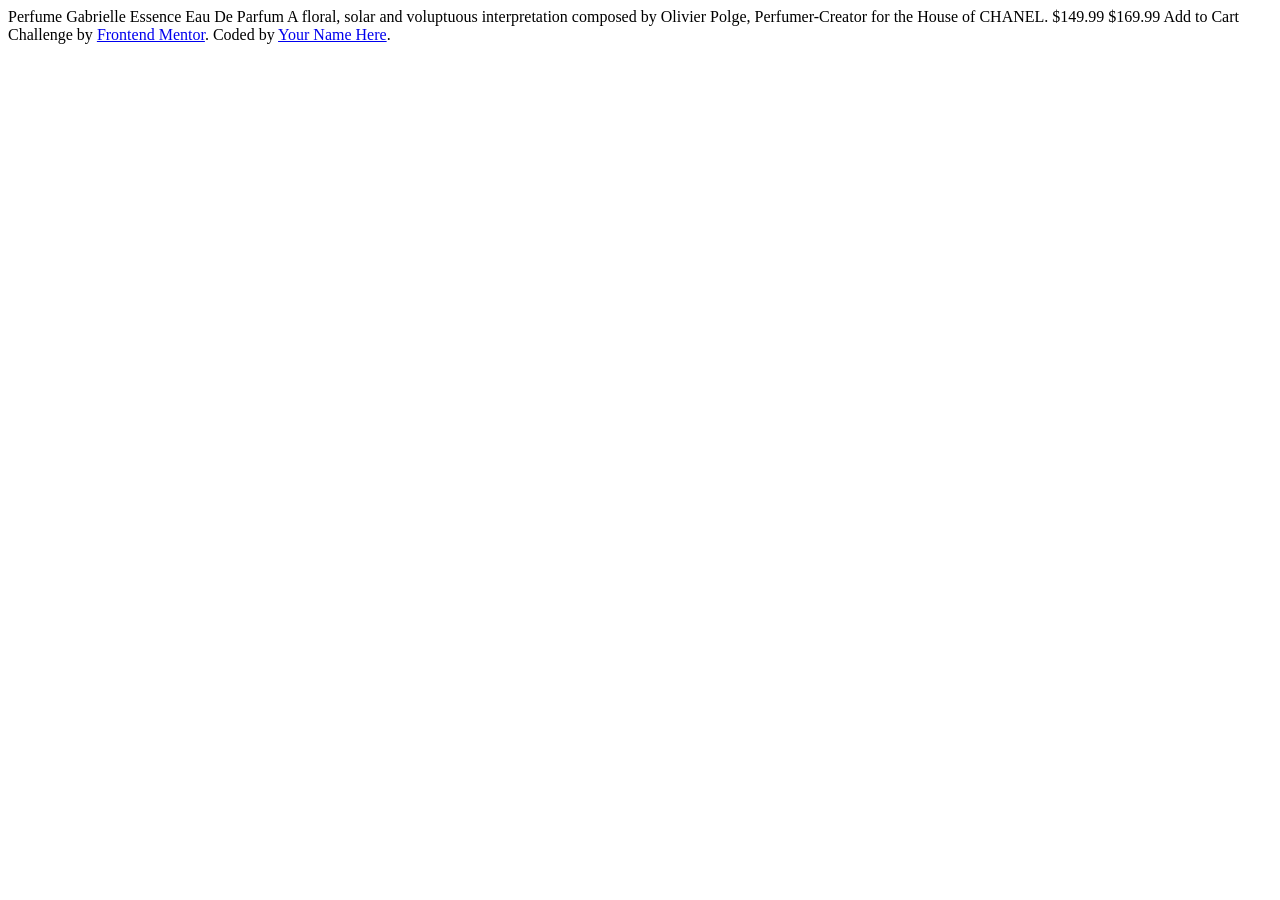
==== product-preview-card-component-main/index.html @ 61bb0525 "feat: initial commit" ====
<!doctype html>
<html lang="en">
	<head>
		<meta charset="UTF-8" />
		<meta name="viewport" content="width=device-width, initial-scale=1.0" />
		<!-- displays site properly based on user's device -->

		<link
			rel="icon"
			type="image/png"
			sizes="32x32"
			href="./images/favicon-32x32.png"
		/>

		<title>Frontend Mentor | Product preview card component</title>

		<link rel="stylesheet" href="style.css" />
	</head>

	<body>
		Perfume Gabrielle Essence Eau De Parfum A floral, solar and voluptuous
		interpretation composed by Olivier Polge, Perfumer-Creator for the House of
		CHANEL. $149.99 $169.99 Add to Cart

		<footer class="attribution">
			Challenge by
			<a href="https://www.frontendmentor.io?ref=challenge">Frontend Mentor</a>.
			Coded by <a href="#">Your Name Here</a>.
		</footer>
	</body>
</html>
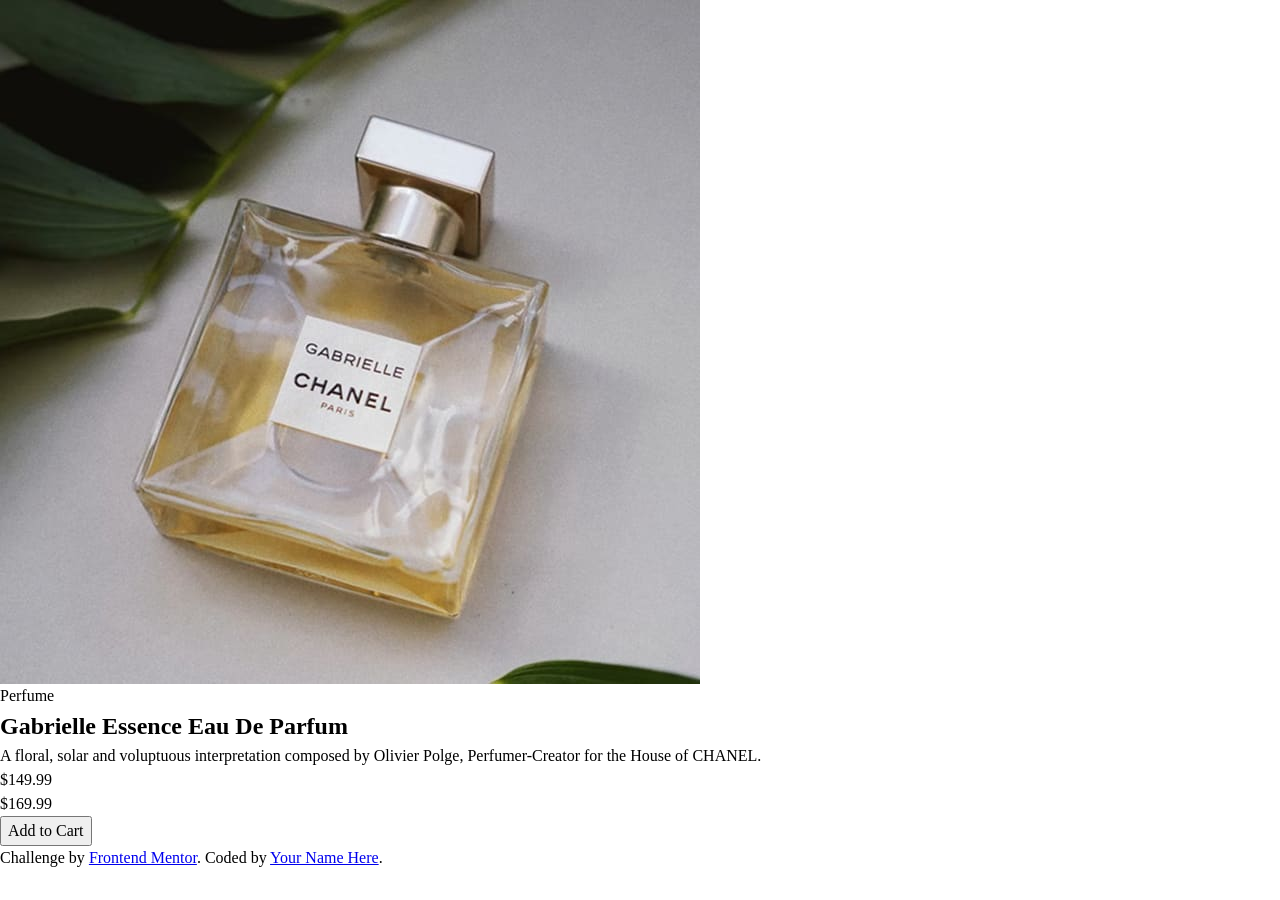
==== commit 2e67fa73: "feat: add semantic HTML layout and base css reset" ====
--- a/product-preview-card-component-main/index.html
+++ b/product-preview-card-component-main/index.html
@@ -18,10 +18,34 @@
 	</head>
 
 	<body>
-		Perfume Gabrielle Essence Eau De Parfum A floral, solar and voluptuous
-		interpretation composed by Olivier Polge, Perfumer-Creator for the House of
-		CHANEL. $149.99 $169.99 Add to Cart
+		<main>
+			<article class="product">
+				<picture class="product__image">
+					<img
+						src="./images/image-product-mobile.jpg"
+						alt='A clear square perfume bottle labeled "Gabrielle Chanel Paris" lies on a light-colored surface. The bottle contains a pale golden liquid and is surrounded by blurred green leaves in soft natural lighting.'
+					/>
+				</picture>
 
+				<div class="product__content">
+					<p class="product__category">Perfume</p>
+
+					<h1 class="product__title">Gabrielle Essence Eau De Parfum</h1>
+
+					<p>
+						A floral, solar and voluptuous interpretation composed by Olivier
+						Polge, Perfumer-Creator for the House of CHANEL.
+					</p>
+
+					<div class="flex-group">
+						<p class="product__price">$149.99</p>
+						<p class="product__original-price">$169.99</p>
+					</div>
+
+					<button class="button">Add to Cart</button>
+				</div>
+			</article>
+		</main>
 		<footer class="attribution">
 			Challenge by
 			<a href="https://www.frontendmentor.io?ref=challenge">Frontend Mentor</a>.
--- a/product-preview-card-component-main/style.css
+++ b/product-preview-card-component-main/style.css
@@ -0,0 +1,67 @@
+/* 1. Use a more-intuitive box-sizing model */
+*,
+*::before,
+*::after {
+	box-sizing: border-box;
+}
+
+/* 2. Remove default margin */
+*:not(dialog) {
+	margin: 0;
+}
+
+/* 3. Enable keyword animations */
+@media (prefers-reduced-motion: no-preference) {
+	html {
+		interpolate-size: allow-keywords;
+	}
+}
+
+body {
+	/* 4. Increase line-height */
+	line-height: 1.5;
+	/* 5. Improve text rendering */
+	-webkit-font-smoothing: antialiased;
+}
+
+/* 6. Improve media defaults */
+img,
+picture,
+video,
+canvas,
+svg {
+	display: block;
+	max-width: 100%;
+}
+
+/* 7. Inherit fonts for form controls */
+input,
+button,
+textarea,
+select {
+	font: inherit;
+}
+
+/* 8. Avoid text overflows */
+p,
+h1,
+h2,
+h3,
+h4,
+h5,
+h6 {
+	overflow-wrap: break-word;
+}
+
+/* 9. Improve line wrapping */
+p {
+	text-wrap: pretty;
+}
+h1,
+h2,
+h3,
+h4,
+h5,
+h6 {
+	text-wrap: balance;
+}
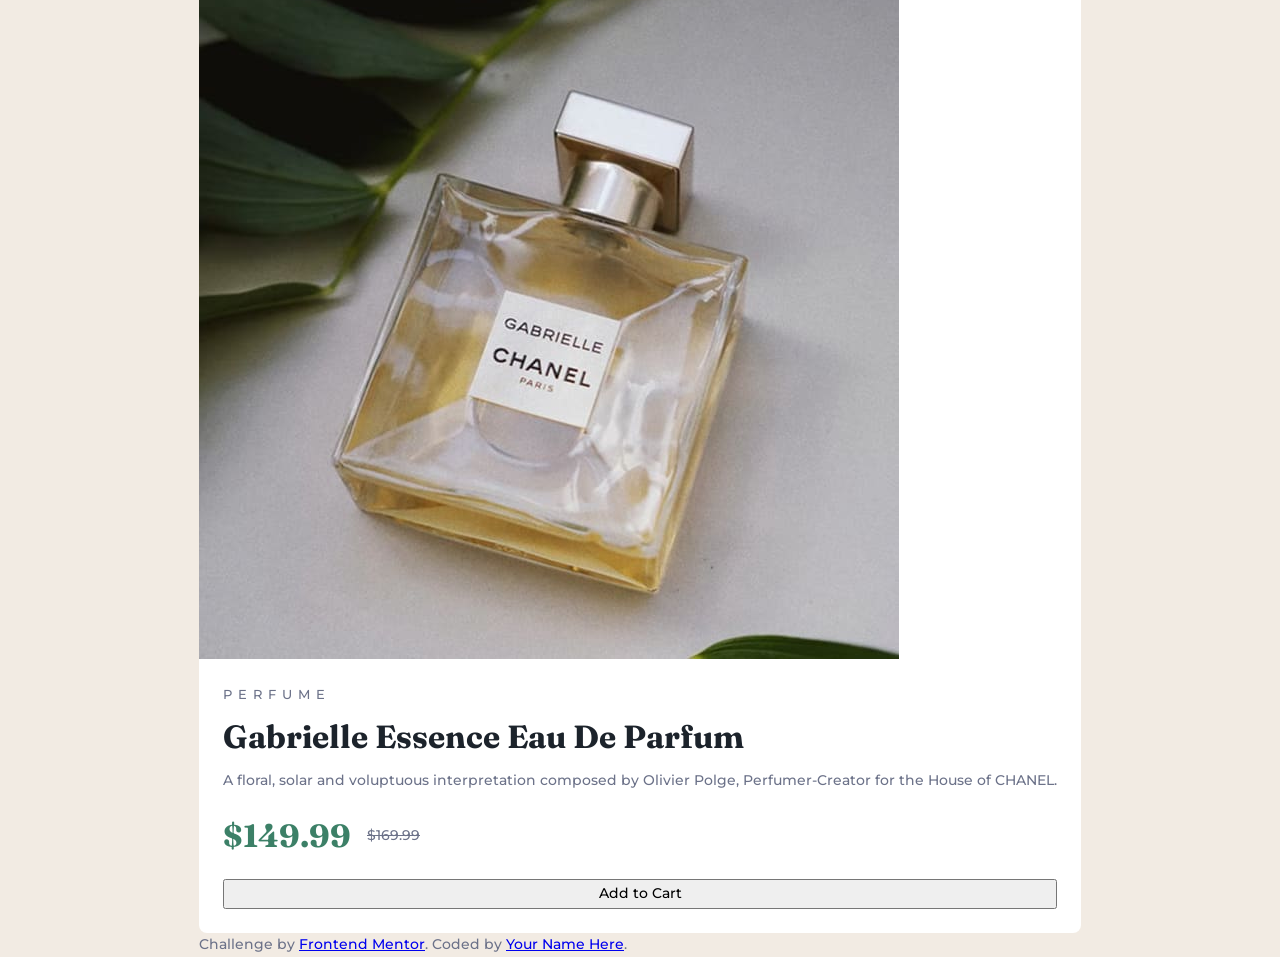
==== commit f94c8e9f: "feat(a11y): add visually hidden context for screen readers to product price" ====
--- a/product-preview-card-component-main/index.html
+++ b/product-preview-card-component-main/index.html
@@ -38,8 +38,14 @@
 					</p>
 
 					<div class="flex-group">
-						<p class="product__price">$149.99</p>
-						<p class="product__original-price">$169.99</p>
+						<p class="product__price">
+							<span class="visually-hidden">Current price:</span>
+							$149.99
+						</p>
+						<p class="product__original-price">
+							<span class="visually-hidden">Original price:</span>
+							<s>$169.99</s>
+						</p>
 					</div>
 
 					<button class="button">Add to Cart</button>
--- a/product-preview-card-component-main/style.css
+++ b/product-preview-card-component-main/style.css
@@ -1,8 +1,37 @@
+/* google fonts */
+@import url('https://fonts.googleapis.com/css2?family=Fraunces:ital,opsz,wght@0,9..144,100..900;1,9..144,100..900&family=Montserrat:ital,wght@0,100..900;1,100..900&display=swap');
+
+:root {
+	/* color */
+	--Green-500: hsl(158, 36%, 37%);
+	--Green-700: hsl(158, 42%, 18%);
+
+	--Cream: hsl(30, 38%, 92%);
+
+	--Black: hsl(212, 21%, 14%);
+	--Grey: hsl(228, 12%, 48%);
+	--White: hsl(0, 0%, 100%);
+
+	--clr-primary-400: var(--Green-500);
+	--clr-secondary-200: var(--Cream);
+
+	--clr-neutral-900: var(--Black);
+	--clr-neutral-400: var(--Grey);
+	--clr-neutral-100: var(--White);
+
+	/* typography */
+	--fw-regular: 500;
+	--fw-bold: 700;
+
+	--ff-base: 'Montserrat', sans-serif;
+	--ff-accent: 'Fraunces', serif;
+}
+
 /* 1. Use a more-intuitive box-sizing model */
 *,
 *::before,
 *::after {
-	box-sizing: border-box;
+	box-sizing: border-box;`
 }
 
 /* 2. Remove default margin */
@@ -19,9 +48,13 @@
 
 body {
 	/* 4. Increase line-height */
-	line-height: 1.5;
+	line-height: 1.7;
 	/* 5. Improve text rendering */
 	-webkit-font-smoothing: antialiased;
+}
+
+html, body {
+	height: 100%;
 }
 
 /* 6. Improve media defaults */
@@ -53,6 +86,10 @@
 	overflow-wrap: break-word;
 }
 
+h1, h2, h3 {
+	line-height: 1;
+}
+
 /* 9. Improve line wrapping */
 p {
 	text-wrap: pretty;
@@ -65,3 +102,74 @@
 h6 {
 	text-wrap: balance;
 }
+
+/* general styling */
+body {
+	font-family: var(--ff-base);
+	font-weight: var(--fw-regular);
+	font-size: .875rem;
+	color: var(--clr-neutral-400);
+	background-color: var(--clr-secondary-200);
+
+	/* for this project only */
+	display: grid;
+	place-content: center;
+	margin: 1rem;
+}
+
+/* utilities */
+.flex-group {
+ display: flex;
+ gap: 1rem;
+ flex-wrap: wrap;
+ align-items: center;
+}
+
+.sr-only,
+.visually-hidden {
+  border: 0 !important;
+  clip: rect(0, 0, 0, 0) !important;
+  clip-path: inset(50%) !important;
+  height: 1px !important;
+  margin: -1px !important;
+  overflow: hidden !important;
+  padding: 0 !important;
+  position: absolute !important;
+  white-space: nowrap !important;
+  width: 1px !important;
+}
+
+/* product styles */
+.product {
+	--content-padding: 1.5rem;
+	--content-spacing: 1rem;
+
+	background-color: var(--clr-neutral-100);
+	border-radius: 0.5rem ;
+	overflow: hidden;
+}
+
+.product__content {
+	padding: var(--content-padding);
+	display: grid;
+	gap: var(--content-spacing);
+}
+
+.product__category {
+	font-size: .8125rem;
+	text-transform: uppercase;
+	letter-spacing: 6px;
+}
+
+.product__title {
+	font-size: 2rem;
+	font-family: var(--ff-accent);
+	color: var(--clr-neutral-900);
+}
+
+.product__price {
+	font-size: 2rem;
+	font-family: var(--ff-accent);
+	font-weight: var(--fw-bold);
+	color: var(--clr-primary-400);
+}
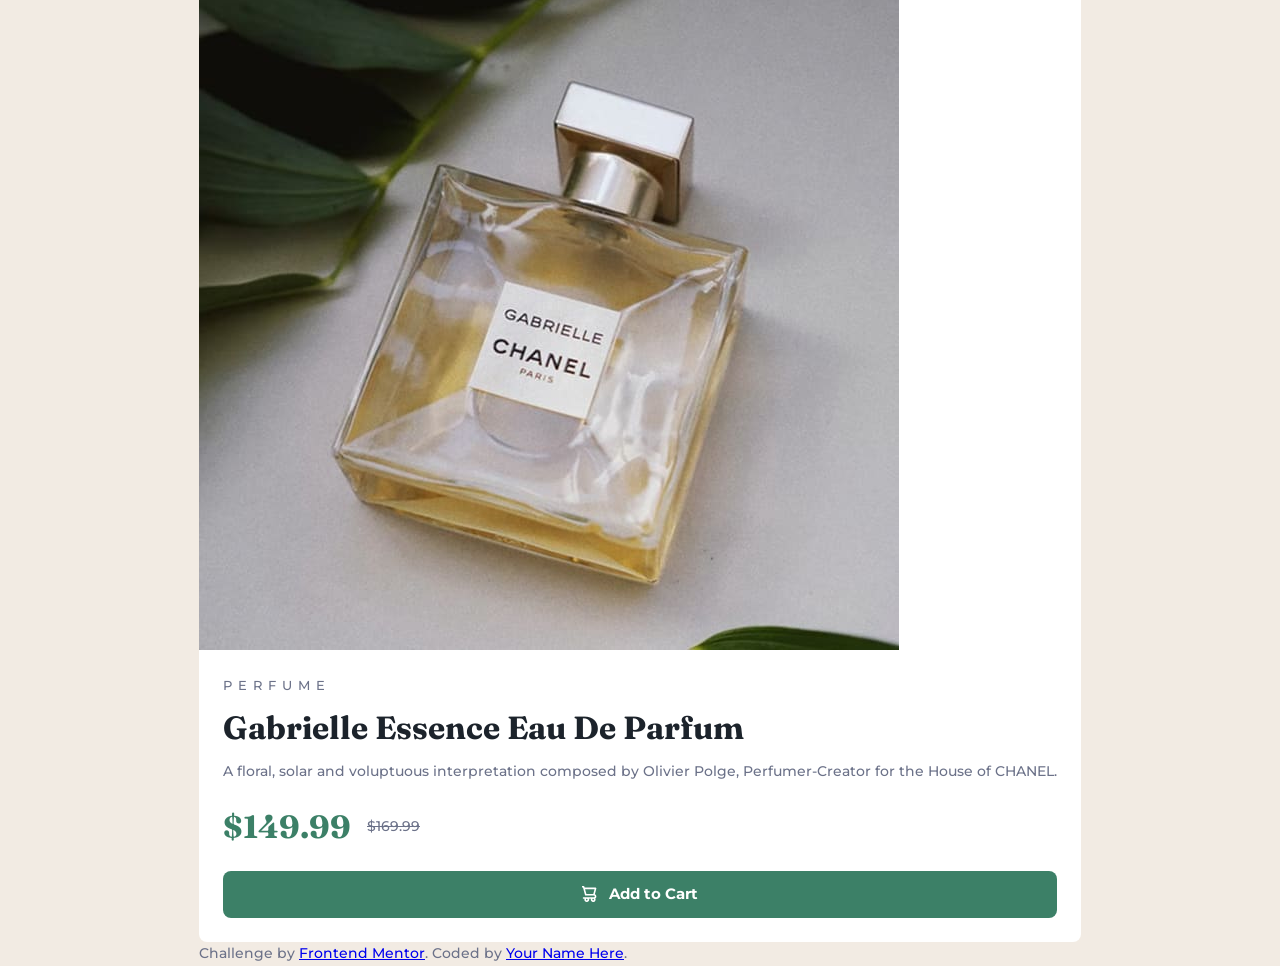
==== commit 52e21687: "style: style button" ====
--- a/product-preview-card-component-main/index.html
+++ b/product-preview-card-component-main/index.html
@@ -48,7 +48,7 @@
 						</p>
 					</div>
 
-					<button class="button">Add to Cart</button>
+					<button class="button" data-icon="shopping-cart">Add to Cart</button>
 				</div>
 			</article>
 		</main>
--- a/product-preview-card-component-main/style.css
+++ b/product-preview-card-component-main/style.css
@@ -13,6 +13,7 @@
 	--White: hsl(0, 0%, 100%);
 
 	--clr-primary-400: var(--Green-500);
+	--clr-primary-600: var(--Green-700);
 	--clr-secondary-200: var(--Cream);
 
 	--clr-neutral-900: var(--Black);
@@ -139,6 +140,35 @@
   width: 1px !important;
 }
 
+/* button */
+.button {
+	cursor: pointer;
+	text-decoration: none;
+	display: inline-flex;
+	justify-content: center;
+	align-items: center;
+	gap: .75rem;
+
+	border: none;
+	border-radius: .5rem;
+	padding: .75em 1.5em;
+	background-color: var(--clr-primary-400);
+	color: var(--clr-neutral-100);
+	font-weight: var(--fw-bold);
+	font-size: .925rem;
+}
+
+.button[data-icon="shopping-cart"]::before {
+content: "";
+width: 15px;
+height: 16px;
+background-image: url(./images/icon-cart.svg);
+}
+
+.button:is(:hover, :focus) {
+	background-color: var(--clr-primary-600);
+}
+
 /* product styles */
 .product {
 	--content-padding: 1.5rem;
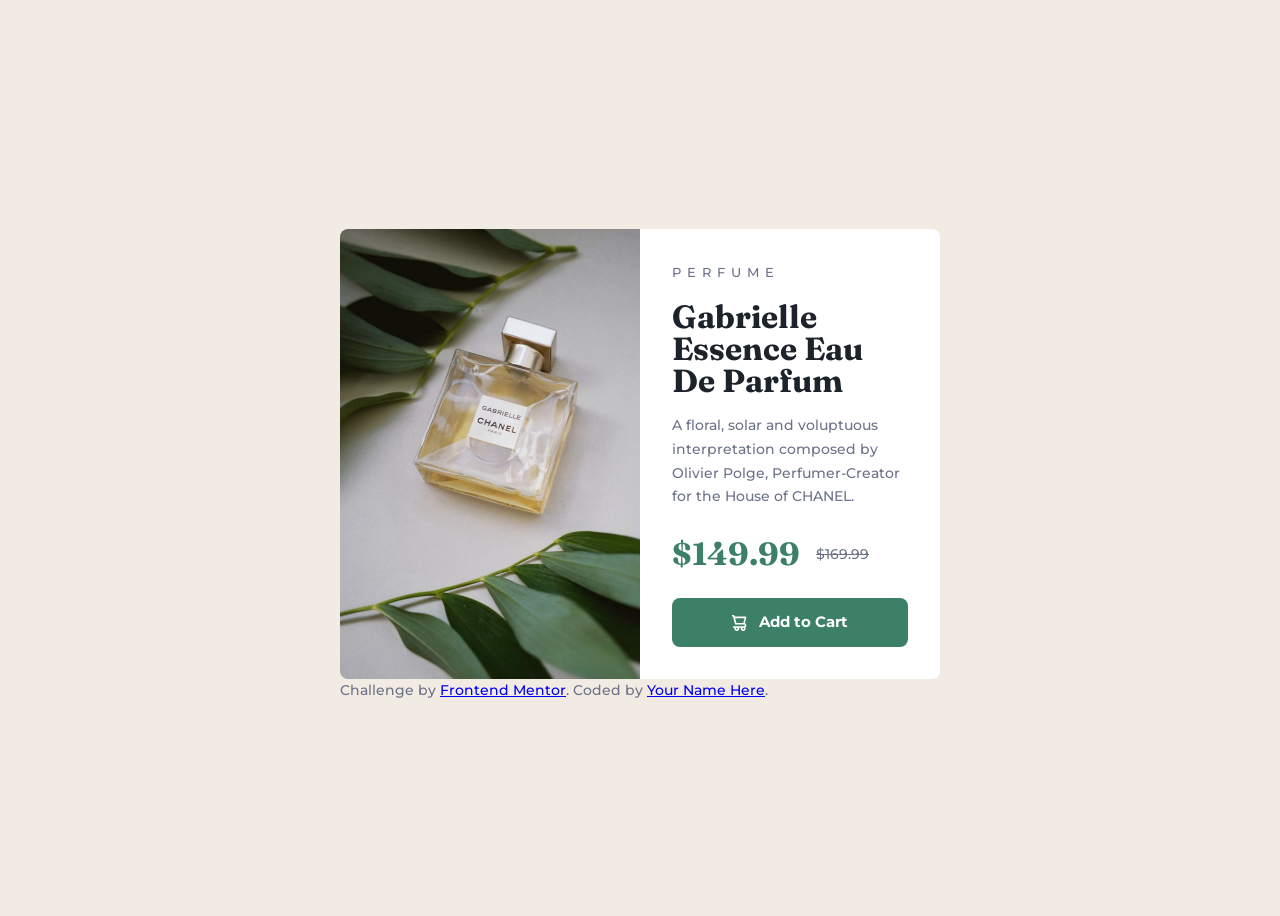
==== commit 1b7e8326: "feat: add media queries for responsiveness" ====
--- a/product-preview-card-component-main/index.html
+++ b/product-preview-card-component-main/index.html
@@ -21,6 +21,10 @@
 		<main>
 			<article class="product">
 				<picture class="product__image">
+					<source
+						srcset="images/image-product-desktop.jpg"
+						media="(min-width: 600px)"
+					/>
 					<img
 						src="./images/image-product-mobile.jpg"
 						alt='A clear square perfume bottle labeled "Gabrielle Chanel Paris" lies on a light-colored surface. The bottle contains a pale golden liquid and is surrounded by blurred green leaves in soft natural lighting.'
--- a/product-preview-card-component-main/style.css
+++ b/product-preview-card-component-main/style.css
@@ -174,10 +174,21 @@
 	--content-padding: 1.5rem;
 	--content-spacing: 1rem;
 
+	display: grid;
 	background-color: var(--clr-neutral-100);
 	border-radius: 0.5rem ;
 	overflow: hidden;
-}
+	max-width: 600px;
+}
+
+@media (min-width: 600px) {
+	.product {
+		--content-padding: 2rem;
+		grid-template-columns: repeat(2, 1fr);
+	}
+}
+
+
 
 .product__content {
 	padding: var(--content-padding);
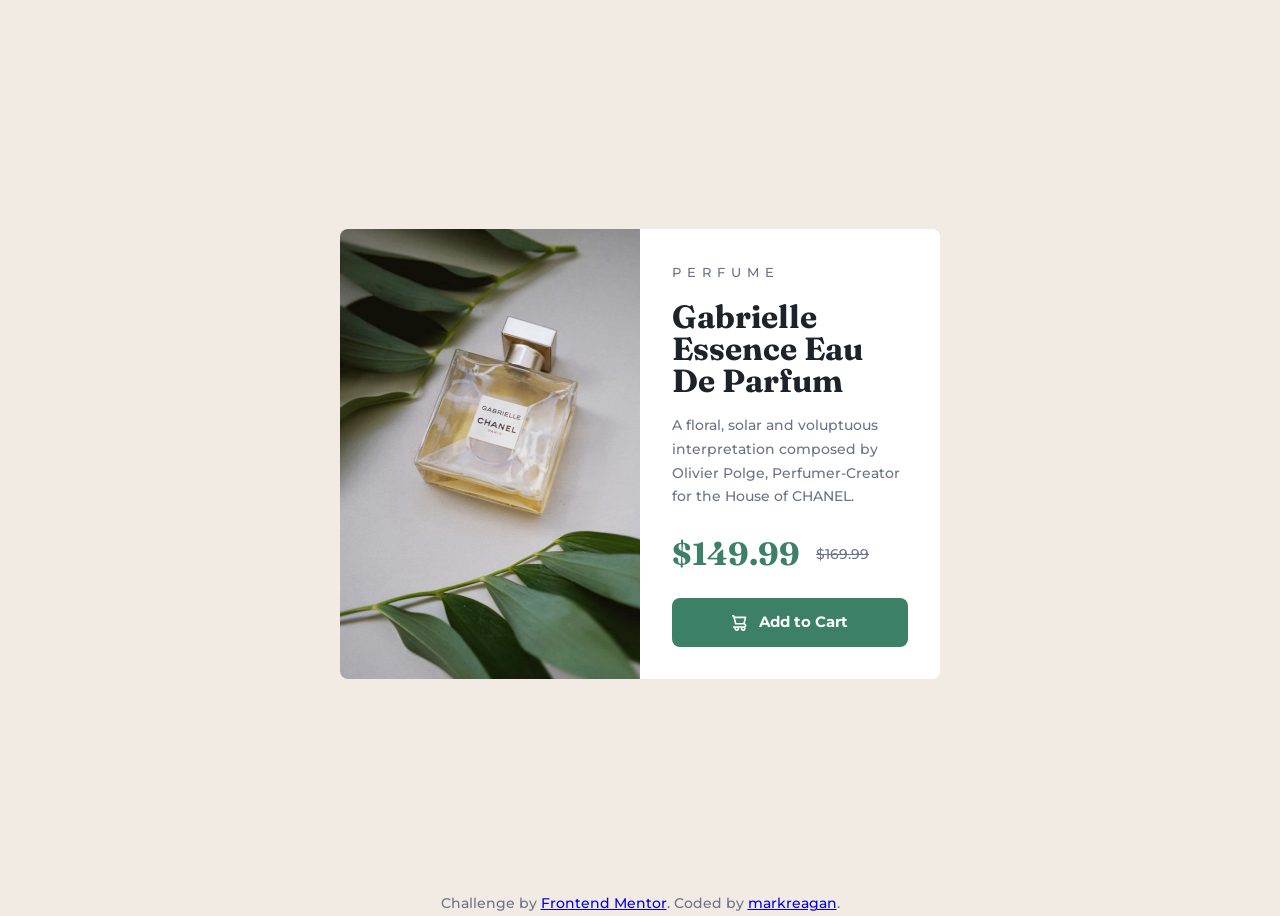
==== commit daeb2c9a: "fix(layout): pin footer to bottom of viewport and center main content" ====
--- a/product-preview-card-component-main/index.html
+++ b/product-preview-card-component-main/index.html
@@ -18,7 +18,7 @@
 	</head>
 
 	<body>
-		<main>
+		<main class="main-content">
 			<article class="product">
 				<picture class="product__image">
 					<source
@@ -59,7 +59,7 @@
 		<footer class="attribution">
 			Challenge by
 			<a href="https://www.frontendmentor.io?ref=challenge">Frontend Mentor</a>.
-			Coded by <a href="#">Your Name Here</a>.
+			Coded by <a href="#">markreagan</a>.
 		</footer>
 	</body>
 </html>
--- a/product-preview-card-component-main/style.css
+++ b/product-preview-card-component-main/style.css
@@ -114,8 +114,17 @@
 
 	/* for this project only */
 	display: grid;
+	grid-template-rows: 1fr auto;
+	margin: 1rem;
+}
+
+.main-content {
+	display: grid;
 	place-content: center;
-	margin: 1rem;
+}
+
+.attribution {
+	text-align: center;
 }
 
 /* utilities */
